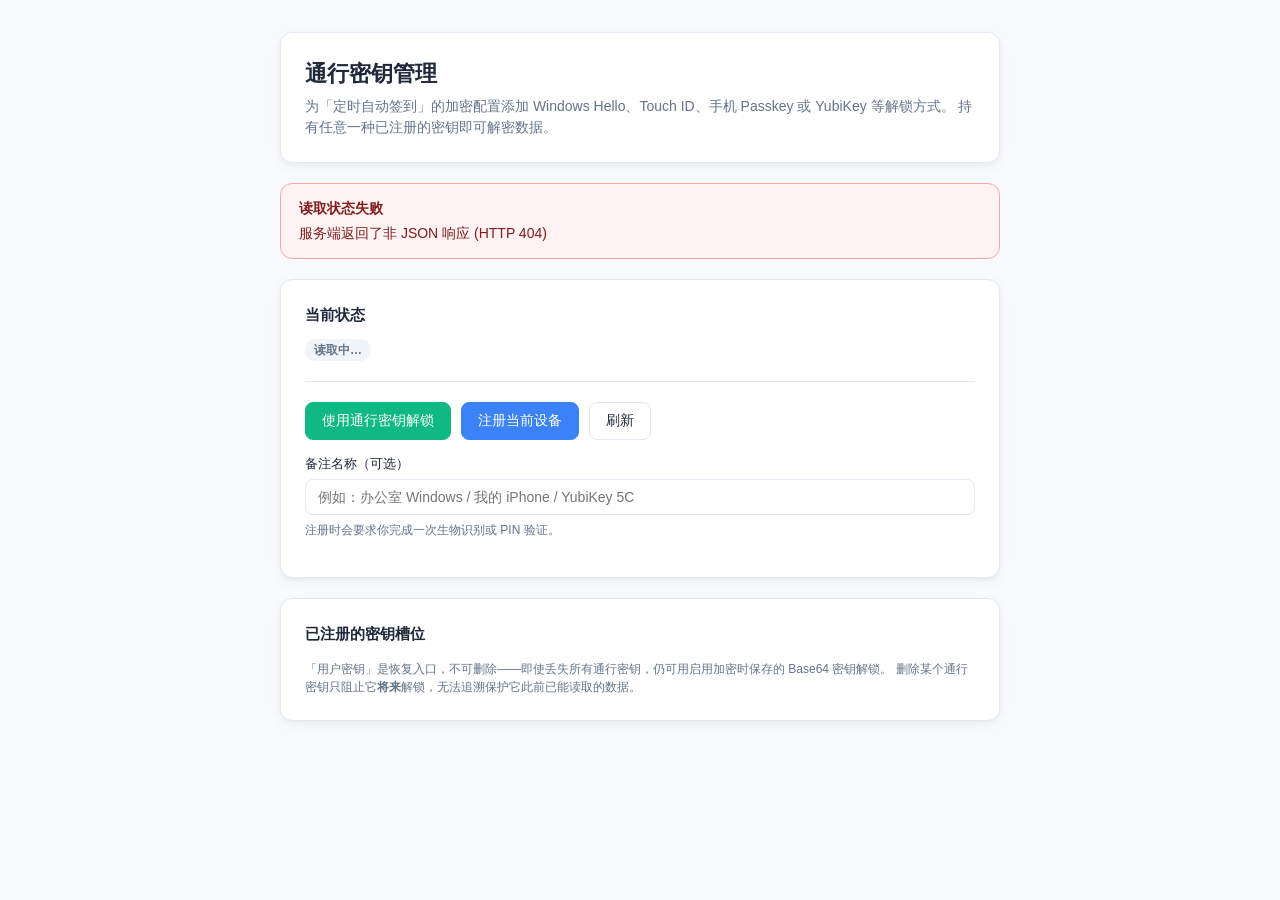
==== webauthn/passkey.html @ 795ca733 "feat: credential list, OAuth login and multi-slot config encryption Rewrite the site configuration m" ====
<!DOCTYPE html>
<html lang="zh-CN">
<head>
  <meta charset="UTF-8" />
  <meta name="viewport" content="width=device-width, initial-scale=1.0" />
  <title>通行密钥管理 · 定时签到</title>
  <style>
    :root {
      --primary: #3b82f6; --primary-hover: #2563eb;
      --success: #10b981; --success-hover: #059669;
      --danger: #ef4444; --warning: #f59e0b;
      --bg: #f8fafc; --card-bg: #ffffff;
      --text: #1e293b; --text-muted: #64748b; --border: #e2e8f0;
      --radius: 12px;
      --shadow: 0 4px 16px -2px rgba(0,0,0,.06), 0 2px 6px -1px rgba(0,0,0,.04);
    }
    * { box-sizing: border-box; font-family: -apple-system, BlinkMacSystemFont, "Segoe UI", Roboto, "Helvetica Neue", Arial, sans-serif, "PingFang SC", "Microsoft YaHei"; }
    body { margin: 0; background: var(--bg); color: var(--text); line-height: 1.5; }
    .container { max-width: 760px; margin: 32px auto; padding: 0 20px; }
    .card { background: var(--card-bg); border: 1px solid var(--border); border-radius: var(--radius); box-shadow: var(--shadow); padding: 24px; margin-bottom: 20px; }
    h1 { font-size: 22px; margin: 0 0 6px; }
    h2 { font-size: 15px; margin: 0 0 12px; color: var(--text); }
    .subtitle { color: var(--text-muted); font-size: 14px; margin: 0; }
    .btn { display: inline-flex; align-items: center; justify-content: center; gap: 6px; padding: 9px 16px; font-size: 14px; font-weight: 500; border: 1px solid var(--border); border-radius: 8px; background: #fff; color: var(--text); cursor: pointer; transition: all .15s ease; }
    .btn:hover:not(:disabled) { background: #f1f5f9; }
    .btn:disabled { opacity: .5; cursor: not-allowed; }
    .btn-primary { background: var(--primary); border-color: var(--primary); color: #fff; }
    .btn-primary:hover:not(:disabled) { background: var(--primary-hover); border-color: var(--primary-hover); }
    .btn-success { background: var(--success); border-color: var(--success); color: #fff; }
    .btn-success:hover:not(:disabled) { background: var(--success-hover); border-color: var(--success-hover); }
    .btn-sm { padding: 5px 10px; font-size: 13px; }
    .btn-danger-plain { color: var(--danger); border-color: #fecaca; background: #fff; }
    .btn-danger-plain:hover:not(:disabled) { background: #fef2f2; }
    .row { display: flex; gap: 10px; flex-wrap: wrap; align-items: center; }
    .banner { border-radius: var(--radius); padding: 14px 18px; margin-bottom: 20px; font-size: 14px; display: none; }
    .banner-warn { background: #fffbeb; border: 1px solid #fcd34d; color: #78350f; }
    .banner-error { background: #fef2f2; border: 1px solid #fca5a5; color: #7f1d1d; }
    .banner-ok { background: #ecfdf5; border: 1px solid #6ee7b7; color: #065f46; }
    .banner strong { display: block; margin-bottom: 4px; }
    .badge { display: inline-block; padding: 2px 9px; border-radius: 10px; font-size: 12px; font-weight: 600; }
    .badge-success { background: #d1fae5; color: #065f46; }
    .badge-warning { background: #fef3c7; color: #92400e; }
    .badge-info { background: #dbeafe; color: #1e40af; }
    .badge-muted { background: #f1f5f9; color: var(--text-muted); }
    .slot { border: 1px solid var(--border); border-radius: 10px; padding: 14px; margin-bottom: 10px; display: flex; justify-content: space-between; gap: 12px; align-items: flex-start; }
    .slot-main { min-width: 0; }
    .slot-title { font-weight: 600; font-size: 14px; display: flex; align-items: center; gap: 8px; flex-wrap: wrap; }
    .slot-meta { font-size: 12px; color: var(--text-muted); margin-top: 5px; word-break: break-all; }
    .empty { color: var(--text-muted); font-size: 14px; text-align: center; padding: 20px 0; }
    .field { margin-bottom: 14px; }
    label { display: block; font-size: 13px; font-weight: 500; margin-bottom: 6px; }
    input[type=text] { width: 100%; padding: 9px 12px; border: 1px solid var(--border); border-radius: 8px; font-size: 14px; }
    input[type=text]:focus { outline: none; border-color: var(--primary); box-shadow: 0 0 0 3px rgba(59,130,246,.12); }
    .hint { font-size: 12px; color: var(--text-muted); margin-top: 6px; }
    .toast-wrap { position: fixed; top: 16px; right: 16px; display: flex; flex-direction: column; gap: 8px; z-index: 99; }
    .toast { padding: 11px 16px; border-radius: 8px; font-size: 14px; color: #fff; box-shadow: var(--shadow); max-width: 380px; cursor: pointer; }
    .toast-success { background: var(--success); }
    .toast-error { background: var(--danger); }
    .toast-warning { background: var(--warning); }
    code { background: #f1f5f9; padding: 1px 5px; border-radius: 4px; font-size: 12px; }
    .divider { border-top: 1px solid var(--border); margin: 20px 0 0; padding-top: 20px; }
    .spinner { width: 14px; height: 14px; border: 2px solid rgba(255,255,255,.4); border-top-color: #fff; border-radius: 50%; animation: spin .8s linear infinite; }
    @keyframes spin { to { transform: rotate(360deg); } }
  </style>
</head>
<body>
  <div class="toast-wrap" id="toasts"></div>

  <div class="container">
    <div class="card">
      <h1>通行密钥管理</h1>
      <p class="subtitle">
        为「定时自动签到」的加密配置添加 Windows Hello、Touch ID、手机 Passkey 或 YubiKey 等解锁方式。
        持有任意一种已注册的密钥即可解密数据。
      </p>
    </div>

    <div class="banner banner-error" id="env-banner"></div>
    <div class="banner banner-warn" id="state-banner"></div>
    <div class="banner banner-ok" id="ok-banner"></div>

    <div class="card">
      <h2>当前状态</h2>
      <div class="row" id="status-row">
        <span class="badge badge-muted">读取中…</span>
      </div>
      <div class="hint" id="rp-hint"></div>

      <div class="divider">
        <div class="row">
          <button class="btn btn-success" id="btn-unlock" onclick="unlockWithPasskey()">使用通行密钥解锁</button>
          <button class="btn btn-primary" id="btn-register" onclick="registerPasskey()">注册当前设备</button>
          <button class="btn" onclick="refresh()">刷新</button>
        </div>
        <div class="field" style="margin-top: 14px;">
          <label for="label-input">备注名称（可选）</label>
          <input type="text" id="label-input" placeholder="例如：办公室 Windows / 我的 iPhone / YubiKey 5C" />
          <div class="hint">注册时会要求你完成一次生物识别或 PIN 验证。</div>
        </div>
      </div>
    </div>

    <div class="card">
      <h2>已注册的密钥槽位</h2>
      <div id="slots"></div>
      <div class="hint" style="margin-top: 14px;">
        「用户密钥」是恢复入口，不可删除——即使丢失所有通行密钥，仍可用启用加密时保存的 Base64 密钥解锁。
        删除某个通行密钥只阻止它<strong>将来</strong>解锁，无法追溯保护它此前已能读取的数据。
      </div>
    </div>
  </div>

  <script>
    // The plugin API lives under the AstrBot dashboard origin. This page is
    // served from that same origin (unlike the sandboxed dashboard iframe),
    // which is exactly why WebAuthn can run here at all.
    const PLUGIN = 'astrbot_plugin_scheduled_check_in';
    const API_BASE = `/api/v1/plugins/extensions/${PLUGIN}`;

    let state = { slots: [], rp_id: '', vault: {} };
    let busy = false;

    // ---------- helpers ----------
    function toast(message, type = 'success', ms = 4000) {
      const el = document.createElement('div');
      el.className = `toast toast-${type}`;
      el.textContent = String(message || '');
      el.onclick = () => el.remove();
      document.getElementById('toasts').appendChild(el);
      setTimeout(() => el.remove(), ms);
    }

    function banner(id, html) {
      const el = document.getElementById(id);
      if (!el) return;
      if (html) {
        el.innerHTML = html;
        el.style.display = 'block';
      } else {
        el.style.display = 'none';
      }
    }

    async function api(path, body) {
      const options = {
        method: body === undefined ? 'GET' : 'POST',
        credentials: 'same-origin',
        headers: { 'Content-Type': 'application/json' }
      };
      if (body !== undefined) options.body = JSON.stringify(body);
      const res = await fetch(`${API_BASE}${path}`, options);
      let data = null;
      try {
        data = await res.json();
      } catch (e) {
        throw new Error(`服务端返回了非 JSON 响应 (HTTP ${res.status})`);
      }
      if (res.status === 401 || res.status === 403) {
        throw new Error('未登录或会话已过期，请先登录 AstrBot 管理面板后重试');
      }
      if (data && data.status === 'error') {
        throw new Error(data.message || `请求失败 (HTTP ${res.status})`);
      }
      if (!res.ok) {
        throw new Error((data && data.message) || `请求失败 (HTTP ${res.status})`);
      }
      return data;
    }

    // base64 (standard or url-safe) -> Uint8Array
    function b64ToBytes(value) {
      const normalized = String(value || '').replace(/-/g, '+').replace(/_/g, '/');
      const padded = normalized + '='.repeat((4 - (normalized.length % 4)) % 4);
      const binary = atob(padded);
      const bytes = new Uint8Array(binary.length);
      for (let i = 0; i < binary.length; i += 1) bytes[i] = binary.charCodeAt(i);
      return bytes;
    }

    function bytesToB64(buffer) {
      const bytes = new Uint8Array(buffer);
      let binary = '';
      for (let i = 0; i < bytes.length; i += 1) binary += String.fromCharCode(bytes[i]);
      return btoa(binary);
    }

    function bytesToB64Url(buffer) {
      return bytesToB64(buffer).replace(/\+/g, '-').replace(/\//g, '_').replace(/=+$/, '');
    }

    function setBusy(value, activeButtonId) {
      busy = value;
      ['btn-unlock', 'btn-register'].forEach(id => {
        const button = document.getElementById(id);
        if (button) button.disabled = value;
      });
      const active = activeButtonId && document.getElementById(activeButtonId);
      if (active) {
        if (value) {
          active.dataset.label = active.textContent;
          active.replaceChildren(Object.assign(document.createElement('span'), { className: 'spinner' }));
        } else if (active.dataset.label) {
          active.textContent = active.dataset.label;
        }
      }
    }

    // ---------- capability detection ----------
    function checkEnvironment() {
      if (!window.isSecureContext) {
        banner('env-banner',
          '<strong>当前地址不是安全上下文，无法使用通行密钥</strong>' +
          'WebAuthn 仅在 HTTPS 或 <code>http://localhost</code> 下可用。' +
          '请改用 <code>localhost</code> 访问，或为面板配置 HTTPS。' +
          '纯 HTTP 的局域网 IP（如 <code>192.168.x.x</code>）既不是安全上下文，' +
          'IP 也不能作为 WebAuthn 的 RP ID。');
        return false;
      }
      if (!window.PublicKeyCredential || !navigator.credentials) {
        banner('env-banner',
          '<strong>当前浏览器不支持 WebAuthn</strong>请更换为较新版本的 Chrome、Edge 或 Safari。');
        return false;
      }
      banner('env-banner', '');
      return true;
    }

    // ---------- rendering ----------
    const TYPE_LABELS = { user_key: '用户密钥', webauthn_prf: '通行密钥' };

    function renderStatus() {
      const vault = state.vault || {};
      const row = document.getElementById('status-row');
      const parts = [];
      if (!vault.enabled) {
        parts.push('<span class="badge badge-muted">未启用加密</span>');
      } else if (vault.locked) {
        parts.push('<span class="badge badge-warning">已加密 · 锁定</span>');
      } else {
        parts.push('<span class="badge badge-success">已加密 · 已解锁</span>');
      }
      parts.push(`<span class="badge badge-info">${state.slots.length} 个槽位</span>`);
      row.innerHTML = parts.join(' ');

      document.getElementById('rp-hint').innerHTML =
        `当前域名（RP ID）：<code>${state.rp_id || '未知'}</code>。` +
        '通行密钥与域名绑定，换用其他地址访问时需要为该地址单独注册。';

      const matching = (state.slots || []).filter(
        slot => slot.type === 'webauthn_prf' && slot.rp_id.toLowerCase() === (state.rp_id || '').toLowerCase()
      );
      document.getElementById('btn-unlock').disabled = !vault.locked || matching.length === 0;
      document.getElementById('btn-register').disabled = !vault.enabled || vault.locked !== false;

      if (!vault.enabled) {
        banner('state-banner',
          '<strong>尚未启用配置加密</strong>请先在插件管理面板的「全局设置 → 配置加密」中启用，再回到本页注册通行密钥。');
      } else if (vault.locked) {
        banner('state-banner',
          matching.length
            ? '<strong>配置已锁定</strong>点击「使用通行密钥解锁」，或回到管理面板输入 Base64 密钥。'
            : '<strong>配置已锁定，且当前地址没有可用的通行密钥</strong>' +
              '请回到管理面板用 Base64 密钥解锁，解锁后即可在本页为当前地址注册通行密钥。');
      } else {
        banner('state-banner', '');
      }
    }

    function renderSlots() {
      const host = document.getElementById('slots');
      host.replaceChildren();
      if (!state.slots.length) {
        host.innerHTML = '<div class="empty">暂无槽位。启用配置加密后会自动创建「用户密钥」槽位。</div>';
        return;
      }
      state.slots.forEach(slot => {
        const wrap = document.createElement('div');
        wrap.className = 'slot';

        const main = document.createElement('div');
        main.className = 'slot-main';
        const title = document.createElement('div');
        title.className = 'slot-title';
        const badge = slot.type === 'user_key' ? 'badge-info' : 'badge-success';
        const mismatch = slot.type === 'webauthn_prf'
          && slot.rp_id.toLowerCase() !== (state.rp_id || '').toLowerCase();
        title.innerHTML =
          `<span class="badge ${badge}">${TYPE_LABELS[slot.type] || slot.type}</span>` +
          `<span>${slot.label || '未命名'}</span>` +
          (mismatch ? '<span class="badge badge-warning">其他地址</span>' : '');
        const meta = document.createElement('div');
        meta.className = 'slot-meta';
        const bits = [];
        if (slot.rp_id) bits.push(`域名 ${slot.rp_id}`);
        if (slot.created_at) bits.push(`创建于 ${slot.created_at}`);
        bits.push(slot.last_used_at ? `最近使用 ${slot.last_used_at}` : '尚未使用');
        meta.textContent = bits.join(' · ');
        main.append(title, meta);

        wrap.appendChild(main);
        if (slot.removable) {
          const remove = document.createElement('button');
          remove.className = 'btn btn-sm btn-danger-plain';
          remove.textContent = '删除';
          remove.onclick = () => removeSlot(slot);
          wrap.appendChild(remove);
        } else {
          const tag = document.createElement('span');
          tag.className = 'badge badge-muted';
          tag.textContent = '恢复槽位';
          wrap.appendChild(tag);
        }
        host.appendChild(wrap);
      });
    }

    async function refresh() {
      try {
        const data = await api('/api/vault/slots');
        state = { slots: data.slots || [], rp_id: data.rp_id || '', vault: data.vault || {} };
        renderStatus();
        renderSlots();
      } catch (error) {
        banner('env-banner', `<strong>读取状态失败</strong>${error.message}`);
      }
    }

    // ---------- registration ----------
    async function registerPasskey() {
      if (busy || !checkEnvironment()) return;
      setBusy(true, 'btn-register');
      banner('ok-banner', '');
      try {
        const setup = await api('/api/vault/slots/webauthn/begin-register', {});
        const saltBytes = b64ToBytes(setup.prf_salt);

        const created = await navigator.credentials.create({
          publicKey: {
            rp: { id: setup.rp_id, name: setup.rp_name },
            user: {
              id: b64ToBytes(setup.user_id),
              name: setup.user_name || 'astrbot',
              displayName: 'AstrBot 定时签到'
            },
            challenge: b64ToBytes(setup.challenge),
            pubKeyCredParams: [
              { type: 'public-key', alg: -7 },
              { type: 'public-key', alg: -257 }
            ],
            authenticatorSelection: {
              userVerification: 'required',
              residentKey: 'preferred'
            },
            excludeCredentials: (setup.exclude_credentials || []).map(id => ({
              type: 'public-key',
              id: b64ToBytes(id)
            })),
            timeout: 120000,
            extensions: { prf: {} }
          }
        });
        if (!created) throw new Error('注册被取消');

        const extensions = created.getClientExtensionResults() || {};
        if (extensions.prf && extensions.prf.enabled === false) {
          throw new Error('该认证器不支持 PRF (hmac-secret) 扩展，无法用于派生解密密钥。请换用其他设备或安全密钥。');
        }

        const credentialId = created.id;
        // The PRF output is fetched with a follow-up assertion on purpose:
        // most authenticators report prf.enabled at create() time but do not
        // return results until an actual get() evaluates the salt.
        const prfOutput = await evaluatePrf(setup.rp_id, credentialId, saltBytes);

        const transports = typeof created.response.getTransports === 'function'
          ? created.response.getTransports()
          : [];

        const result = await api('/api/vault/slots/webauthn/finish-register', {
          credential_id: credentialId,
          prf_output: prfOutput,
          prf_salt: setup.prf_salt,
          label: document.getElementById('label-input').value.trim(),
          transports
        });
        document.getElementById('label-input').value = '';
        toast(result.message || '通行密钥已注册', 'success');
        banner('ok-banner', '<strong>注册成功</strong>下次锁定后即可用该设备解锁。');
        await refresh();
      } catch (error) {
        reportCeremonyError(error, '注册');
      } finally {
        setBusy(false, 'btn-register');
      }
    }

    /**
     * Evaluate the PRF for one credential and return the base64 output.
     * A get() call must use evalByCredential — passing `eval` throws.
     */
    async function evaluatePrf(rpId, credentialId, saltBytes) {
      const evalByCredential = {};
      evalByCredential[credentialId] = { first: saltBytes };

      const assertion = await navigator.credentials.get({
        publicKey: {
          rpId,
          challenge: crypto.getRandomValues(new Uint8Array(32)),
          allowCredentials: [{ type: 'public-key', id: b64ToBytes(credentialId) }],
          userVerification: 'required',
          timeout: 120000,
          extensions: { prf: { evalByCredential } }
        }
      });
      if (!assertion) throw new Error('验证被取消');
      const results = (assertion.getClientExtensionResults() || {}).prf;
      if (!results || !results.results || !results.results.first) {
        throw new Error('认证器未返回 PRF 结果，说明它不支持 PRF (hmac-secret) 扩展，无法用于加密解锁。');
      }
      return bytesToB64(results.results.first);
    }

    // ---------- unlocking ----------
    async function unlockWithPasskey() {
      if (busy || !checkEnvironment()) return;
      setBusy(true, 'btn-unlock');
      banner('ok-banner', '');
      try {
        const setup = await api('/api/vault/slots/webauthn/begin-unlock', {});
        const allowed = setup.allow_credentials || [];
        if (!allowed.length) throw new Error('当前地址没有已注册的通行密钥');

        // Offer every credential registered for this host and let the
        // authenticator decide; each carries its own salt.
        const evalByCredential = {};
        allowed.forEach(item => {
          evalByCredential[item.id] = { first: b64ToBytes(item.prf_salt) };
        });

        const assertion = await navigator.credentials.get({
          publicKey: {
            rpId: setup.rp_id,
            challenge: b64ToBytes(setup.challenge),
            allowCredentials: allowed.map(item => ({
              type: 'public-key',
              id: b64ToBytes(item.id),
              transports: Array.isArray(item.transports) && item.transports.length
                ? item.transports
                : undefined
            })),
            userVerification: 'required',
            timeout: 120000,
            extensions: { prf: { evalByCredential } }
          }
        });
        if (!assertion) throw new Error('验证被取消');

        const results = (assertion.getClientExtensionResults() || {}).prf;
        if (!results || !results.results || !results.results.first) {
          throw new Error('认证器未返回 PRF 结果，无法解锁。');
        }

        const result = await api('/api/vault/unlock/webauthn', {
          credential_id: assertion.id,
          prf_output: bytesToB64(results.results.first)
        });
        toast(result.message || '解锁成功', 'success');
        banner('ok-banner', '<strong>已解锁</strong>可以回到插件管理面板继续操作了。');
        await refresh();
      } catch (error) {
        reportCeremonyError(error, '解锁');
      } finally {
        setBusy(false, 'btn-unlock');
      }
    }

    // ---------- removal ----------
    async function removeSlot(slot) {
      const name = slot.label || '该通行密钥';
      if (!window.confirm(`确定要删除「${name}」吗？删除后该设备将无法再解锁配置。`)) return;
      try {
        const result = await api('/api/vault/slots/remove', { slot_id: slot.id });
        toast(result.message || '槽位已删除', 'success');
        await refresh();
      } catch (error) {
        toast(error.message, 'error', 6000);
      }
    }

    /** Turn a WebAuthn DOMException into something actionable. */
    function reportCeremonyError(error, action) {
      const name = error && error.name;
      let message = error && error.message ? error.message : String(error);
      if (name === 'NotAllowedError') {
        message = '操作被取消或已超时（未完成生物识别 / PIN 验证）。';
      } else if (name === 'InvalidStateError') {
        message = '该认证器已经为本站注册过通行密钥了。';
      } else if (name === 'SecurityError') {
        message = `域名与 RP ID 不匹配，无法在当前地址（${state.rp_id || '未知'}）完成${action}。`;
      } else if (name === 'NotSupportedError') {
        message = '当前浏览器或认证器不支持所需的 WebAuthn 参数。';
      }
      toast(`${action}失败：${message}`, 'error', 8000);
    }

    // ---------- init ----------
    checkEnvironment();
    refresh();
  </script>
</body>
</html>
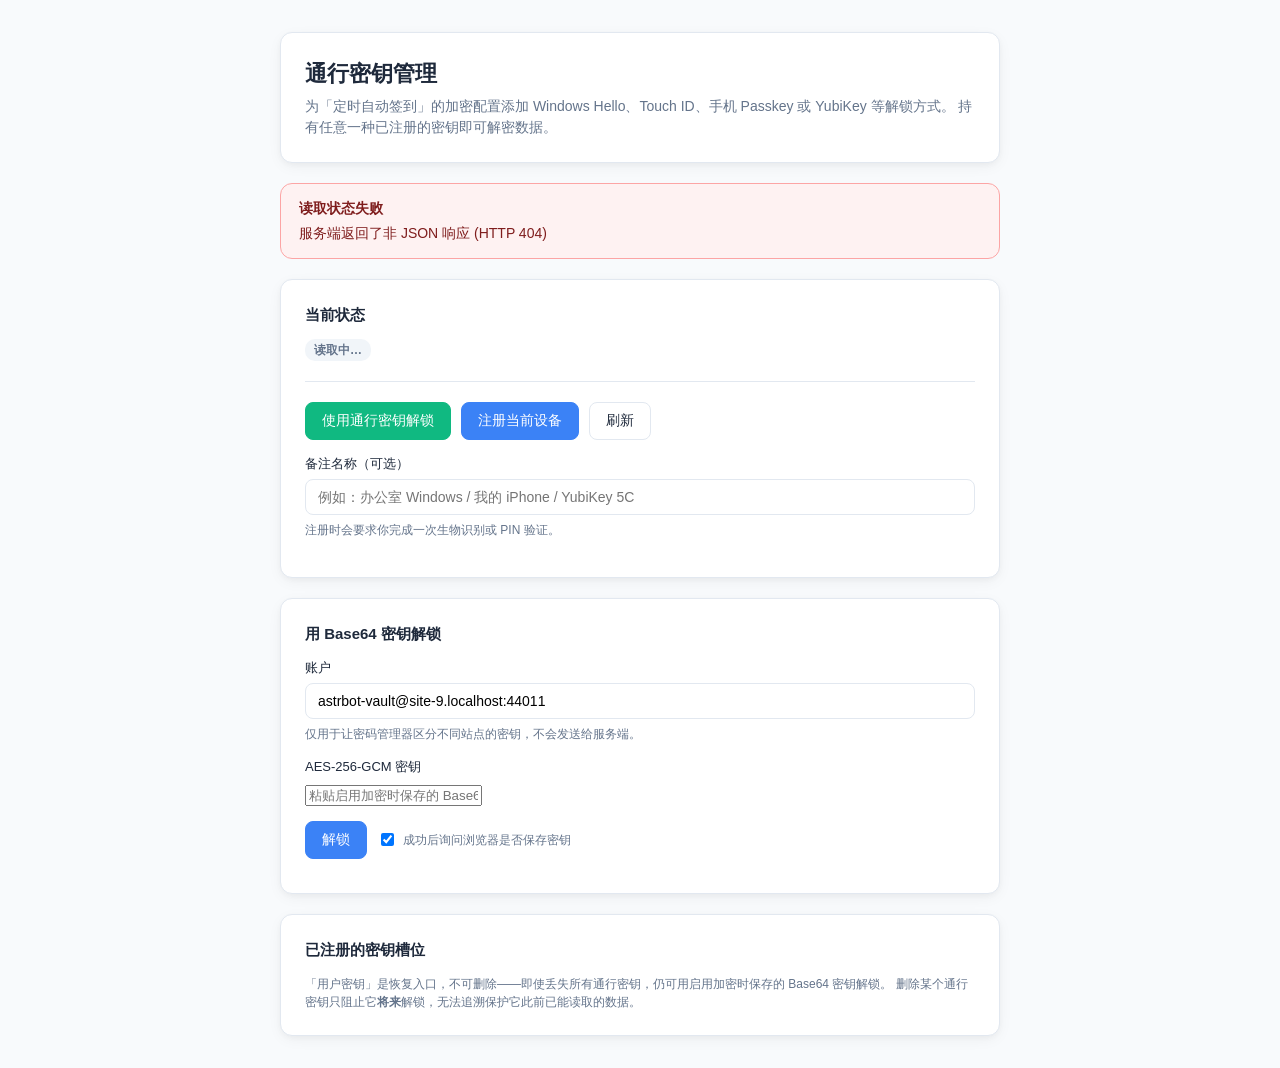
==== commit 2fa919e9: "feat: password-manager-friendly key unlock on the standalone page Add a standard login form to the p" ====
--- a/webauthn/passkey.html
+++ b/webauthn/passkey.html
@@ -101,6 +101,37 @@
     </div>
 
     <div class="card">
+      <h2>用 Base64 密钥解锁</h2>
+      <!-- A real form on a top-level, same-origin page: this is what lets the
+           browser's password manager autofill and offer to save the key. The
+           dashboard iframe cannot do this — credential storage requires a
+           document same-origin with all its ancestors, and that iframe is
+           sandboxed into an opaque origin. -->
+      <form id="unlock-form" method="post" action="#" autocomplete="on">
+        <div class="field">
+          <label for="unlock-account">账户</label>
+          <input type="text" id="unlock-account" name="username"
+                 autocomplete="username" readonly />
+          <div class="hint">仅用于让密码管理器区分不同站点的密钥，不会发送给服务端。</div>
+        </div>
+        <div class="field">
+          <label for="unlock-key">AES-256-GCM 密钥</label>
+          <input type="password" id="unlock-key" name="password"
+                 autocomplete="current-password"
+                 placeholder="粘贴启用加密时保存的 Base64 密钥" />
+        </div>
+        <div class="row">
+          <button class="btn btn-primary" type="submit" id="btn-unlock-key">解锁</button>
+          <label class="hint" style="display: flex; align-items: center; gap: 6px;">
+            <input type="checkbox" id="unlock-remember" checked />
+            成功后询问浏览器是否保存密钥
+          </label>
+        </div>
+      </form>
+      <div class="hint" id="unlock-key-hint" style="margin-top: 10px;"></div>
+    </div>
+
+    <div class="card">
       <h2>已注册的密钥槽位</h2>
       <div id="slots"></div>
       <div class="hint" style="margin-top: 14px;">
@@ -251,6 +282,9 @@
       );
       document.getElementById('btn-unlock').disabled = !vault.locked || matching.length === 0;
       document.getElementById('btn-register').disabled = !vault.enabled || vault.locked !== false;
+      // The key form is only meaningful while locked, but stays enabled so a
+      // password manager can still autofill it before the state loads.
+      document.getElementById('btn-unlock-key').disabled = !vault.locked;
 
       if (!vault.enabled) {
         banner('state-banner',
@@ -503,7 +537,73 @@
       toast(`${action}失败：${message}`, 'error', 8000);
     }
 
+    // ---------- unlock with the base64 key ----------
+    /**
+     * Ask the browser to remember the key.
+     *
+     * Chromium exposes PasswordCredential, so store() raises the save prompt
+     * directly. Firefox and Safari have no such API and rely on form-submit
+     * heuristics instead, which a fetch-based submit does not trigger — there
+     * the manager may still autofill but will not offer to save. Reported
+     * honestly in the hint rather than silently doing nothing.
+     */
+    async function rememberKey(account, key) {
+      if (typeof window.PasswordCredential !== 'function'
+          || typeof navigator.credentials?.store !== 'function') {
+        return '浏览器未提供凭据存储接口，请手动保存到密码管理器';
+      }
+      try {
+        await navigator.credentials.store(
+          new PasswordCredential({ id: account, password: key, name: account })
+        );
+        return '已请求浏览器保存密钥';
+      } catch (error) {
+        return `浏览器拒绝保存：${error.name}`;
+      }
+    }
+
+    async function submitKeyUnlock(event) {
+      if (event) event.preventDefault();
+      const keyInput = document.getElementById('unlock-key');
+      const accountInput = document.getElementById('unlock-account');
+      const hint = document.getElementById('unlock-key-hint');
+      const key = (keyInput.value || '').trim();
+      if (!key) {
+        hint.className = 'hint';
+        hint.textContent = '请先粘贴密钥';
+        return;
+      }
+
+      const button = document.getElementById('btn-unlock-key');
+      button.disabled = true;
+      try {
+        const result = await api('/api/vault/unlock', { key });
+        toast(result.message || '解锁成功', 'success');
+        banner('ok-banner', '<strong>已解锁</strong>可以回到插件管理面板继续操作了。');
+
+        let note = '解锁成功。';
+        if (document.getElementById('unlock-remember').checked) {
+          note += ' ' + await rememberKey(accountInput.value || 'astrbot-vault', key);
+        }
+        hint.className = 'hint';
+        hint.textContent = note;
+        keyInput.value = '';
+        // refresh() -> renderStatus() owns the button state from here, so it
+        // stays disabled now that the vault is unlocked.
+        await refresh();
+      } catch (error) {
+        hint.className = 'hint';
+        hint.textContent = `解锁失败：${error.message}`;
+        toast(`解锁失败：${error.message}`, 'error', 6000);
+        button.disabled = false;
+      }
+    }
+
     // ---------- init ----------
+    // Key the saved credential to this host, so a manager can hold one key per
+    // deployment rather than overwriting a single shared entry.
+    document.getElementById('unlock-account').value = `astrbot-vault@${window.location.host}`;
+    document.getElementById('unlock-form').addEventListener('submit', submitKeyUnlock);
     checkEnvironment();
     refresh();
   </script>
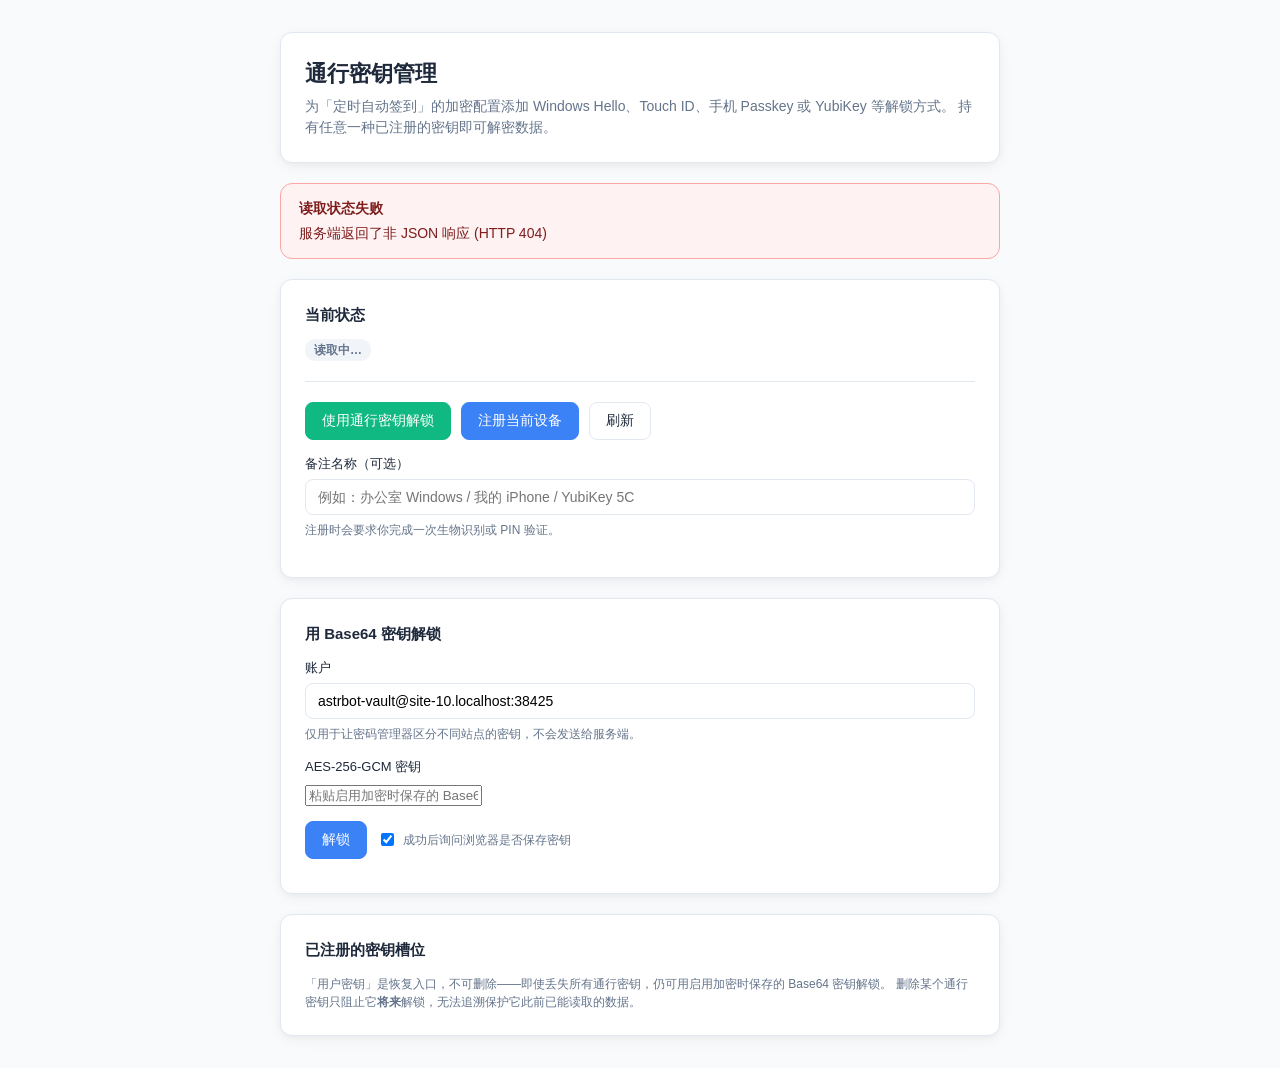
==== commit 93e5881e: "fix: derive the WebAuthn RP ID from the page, not the Host header Behind a reverse proxy the plugin'" ====
--- a/webauthn/passkey.html
+++ b/webauthn/passkey.html
@@ -149,6 +149,9 @@
     const API_BASE = `/api/v1/plugins/extensions/${PLUGIN}`;
 
     let state = { slots: [], rp_id: '', vault: {} };
+    // The RP ID must match the page's own host. A reverse proxy makes the
+    // server's Host header the upstream one, so never trust it for this.
+    const RP_ID = window.location.hostname;
     let busy = false;
 
     // ---------- helpers ----------
@@ -274,11 +277,18 @@
       row.innerHTML = parts.join(' ');
 
       document.getElementById('rp-hint').innerHTML =
-        `当前域名（RP ID）：<code>${state.rp_id || '未知'}</code>。` +
-        '通行密钥与域名绑定，换用其他地址访问时需要为该地址单独注册。';
+        `当前域名（RP ID）：<code>${RP_ID}</code>。` +
+        '通行密钥与域名绑定，换用其他地址访问时需要为该地址单独注册。' +
+        // A mismatch means the reverse proxy is not forwarding the original
+        // host. Harmless here because the page's own value is used, but worth
+        // surfacing since it affects anything else that trusts the header.
+        (state.rp_id && state.rp_id.toLowerCase() !== RP_ID.toLowerCase()
+          ? `<br>服务端从请求头推断的域名是 <code>${state.rp_id}</code>，与本页不一致；`
+            + '已按本页域名注册。如需一致，请让反向代理转发 <code>X-Forwarded-Host</code>。'
+          : '');
 
       const matching = (state.slots || []).filter(
-        slot => slot.type === 'webauthn_prf' && slot.rp_id.toLowerCase() === (state.rp_id || '').toLowerCase()
+        slot => slot.type === 'webauthn_prf' && slot.rp_id.toLowerCase() === RP_ID.toLowerCase()
       );
       document.getElementById('btn-unlock').disabled = !vault.locked || matching.length === 0;
       document.getElementById('btn-register').disabled = !vault.enabled || vault.locked !== false;
@@ -317,7 +327,7 @@
         title.className = 'slot-title';
         const badge = slot.type === 'user_key' ? 'badge-info' : 'badge-success';
         const mismatch = slot.type === 'webauthn_prf'
-          && slot.rp_id.toLowerCase() !== (state.rp_id || '').toLowerCase();
+          && slot.rp_id.toLowerCase() !== RP_ID.toLowerCase();
         title.innerHTML =
           `<span class="badge ${badge}">${TYPE_LABELS[slot.type] || slot.type}</span>` +
           `<span>${slot.label || '未命名'}</span>` +
@@ -350,7 +360,7 @@
 
     async function refresh() {
       try {
-        const data = await api('/api/vault/slots');
+        const data = await api(`/api/vault/slots?rp_id=${encodeURIComponent(RP_ID)}`);
         state = { slots: data.slots || [], rp_id: data.rp_id || '', vault: data.vault || {} };
         renderStatus();
         renderSlots();
@@ -365,12 +375,12 @@
       setBusy(true, 'btn-register');
       banner('ok-banner', '');
       try {
-        const setup = await api('/api/vault/slots/webauthn/begin-register', {});
+        const setup = await api('/api/vault/slots/webauthn/begin-register', { rp_id: RP_ID });
         const saltBytes = b64ToBytes(setup.prf_salt);
 
         const created = await navigator.credentials.create({
           publicKey: {
-            rp: { id: setup.rp_id, name: setup.rp_name },
+            rp: { id: RP_ID, name: setup.rp_name },
             user: {
               id: b64ToBytes(setup.user_id),
               name: setup.user_name || 'astrbot',
@@ -404,7 +414,7 @@
         // The PRF output is fetched with a follow-up assertion on purpose:
         // most authenticators report prf.enabled at create() time but do not
         // return results until an actual get() evaluates the salt.
-        const prfOutput = await evaluatePrf(setup.rp_id, credentialId, saltBytes);
+        const prfOutput = await evaluatePrf(RP_ID, credentialId, saltBytes);
 
         const transports = typeof created.response.getTransports === 'function'
           ? created.response.getTransports()
@@ -415,6 +425,7 @@
           prf_output: prfOutput,
           prf_salt: setup.prf_salt,
           label: document.getElementById('label-input').value.trim(),
+          rp_id: RP_ID,
           transports
         });
         document.getElementById('label-input').value = '';
@@ -460,7 +471,7 @@
       setBusy(true, 'btn-unlock');
       banner('ok-banner', '');
       try {
-        const setup = await api('/api/vault/slots/webauthn/begin-unlock', {});
+        const setup = await api('/api/vault/slots/webauthn/begin-unlock', { rp_id: RP_ID });
         const allowed = setup.allow_credentials || [];
         if (!allowed.length) throw new Error('当前地址没有已注册的通行密钥');
 
@@ -473,7 +484,7 @@
 
         const assertion = await navigator.credentials.get({
           publicKey: {
-            rpId: setup.rp_id,
+            rpId: RP_ID,
             challenge: b64ToBytes(setup.challenge),
             allowCredentials: allowed.map(item => ({
               type: 'public-key',
@@ -530,7 +541,7 @@
       } else if (name === 'InvalidStateError') {
         message = '该认证器已经为本站注册过通行密钥了。';
       } else if (name === 'SecurityError') {
-        message = `域名与 RP ID 不匹配，无法在当前地址（${state.rp_id || '未知'}）完成${action}。`;
+        message = `域名与 RP ID 不匹配，无法在当前地址（${RP_ID}）完成${action}。`;
       } else if (name === 'NotSupportedError') {
         message = '当前浏览器或认证器不支持所需的 WebAuthn 参数。';
       }
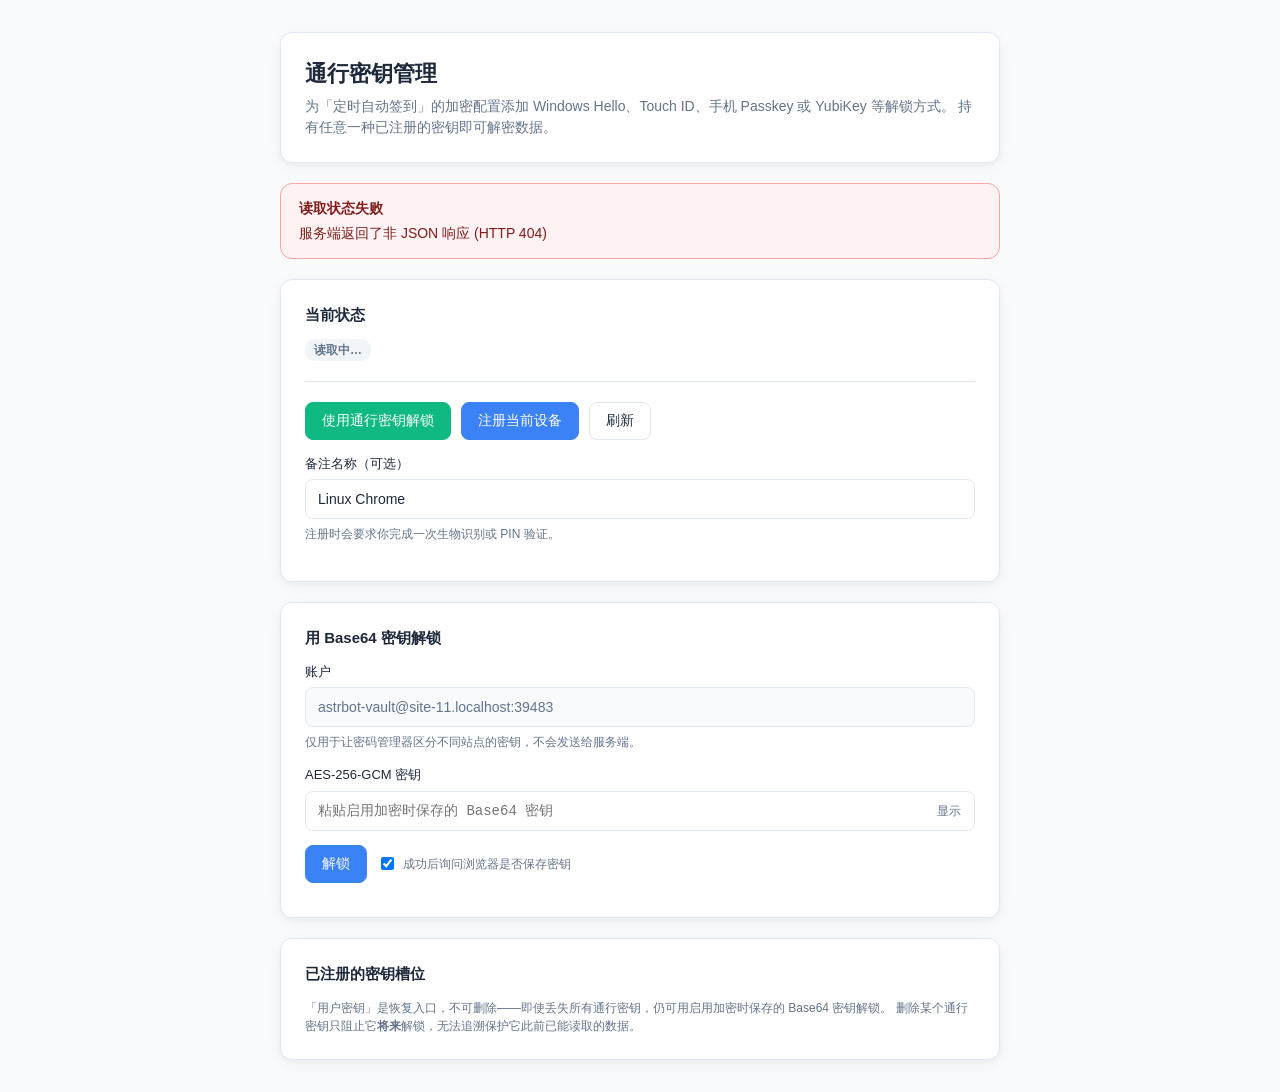
==== commit bd3d40f5: "fix: style the key field, default the names, add a manual state refresh - Style input[type=password]" ====
--- a/webauthn/passkey.html
+++ b/webauthn/passkey.html
@@ -49,8 +49,17 @@
     .empty { color: var(--text-muted); font-size: 14px; text-align: center; padding: 20px 0; }
     .field { margin-bottom: 14px; }
     label { display: block; font-size: 13px; font-weight: 500; margin-bottom: 6px; }
-    input[type=text] { width: 100%; padding: 9px 12px; border: 1px solid var(--border); border-radius: 8px; font-size: 14px; }
-    input[type=text]:focus { outline: none; border-color: var(--primary); box-shadow: 0 0 0 3px rgba(59,130,246,.12); }
+    input[type=text], input[type=password] { width: 100%; padding: 9px 12px; border: 1px solid var(--border); border-radius: 8px; font-size: 14px; line-height: 20px; background: #fff; color: var(--text); }
+    input[type=text]:focus, input[type=password]:focus { outline: none; border-color: var(--primary); box-shadow: 0 0 0 3px rgba(59,130,246,.12); }
+    input[readonly] { background: #f8fafc; color: var(--text-muted); }
+    /* The key is one long base64 line, so keep it monospaced and give room for
+       the reveal button. */
+    .key-input-row { position: relative; display: flex; }
+    /* flex: 1 is required — as a flex item the input will not grow, and
+       width: 100% resolves against its content size, leaving it tiny. */
+    .key-input-row input { flex: 1; min-width: 0; font-family: ui-monospace, SFMono-Regular, Menlo, Consolas, monospace; padding-right: 64px; }
+    .key-reveal { position: absolute; right: 6px; top: 50%; transform: translateY(-50%); border: none; background: none; color: var(--text-muted); font-size: 12px; cursor: pointer; padding: 4px 8px; border-radius: 6px; }
+    .key-reveal:hover { background: #f1f5f9; color: var(--text); }
     .hint { font-size: 12px; color: var(--text-muted); margin-top: 6px; }
     .toast-wrap { position: fixed; top: 16px; right: 16px; display: flex; flex-direction: column; gap: 8px; z-index: 99; }
     .toast { padding: 11px 16px; border-radius: 8px; font-size: 14px; color: #fff; box-shadow: var(--shadow); max-width: 380px; cursor: pointer; }
@@ -116,9 +125,12 @@
         </div>
         <div class="field">
           <label for="unlock-key">AES-256-GCM 密钥</label>
-          <input type="password" id="unlock-key" name="password"
-                 autocomplete="current-password"
-                 placeholder="粘贴启用加密时保存的 Base64 密钥" />
+          <div class="key-input-row">
+            <input type="password" id="unlock-key" name="password"
+                   autocomplete="current-password"
+                   placeholder="粘贴启用加密时保存的 Base64 密钥" />
+            <button type="button" class="key-reveal" id="key-reveal">显示</button>
+          </div>
         </div>
         <div class="row">
           <button class="btn btn-primary" type="submit" id="btn-unlock-key">解锁</button>
@@ -155,6 +167,28 @@
     let busy = false;
 
     // ---------- helpers ----------
+    // ---------- helpers ----------
+    /**
+     * Guess a device name from the user agent, used to pre-fill the label.
+     * Only a hint — the user can edit or clear it.
+     */
+    function guessDeviceName() {
+      const ua = navigator.userAgent;
+      const platform = /Windows/i.test(ua) ? 'Windows'
+        : /iPhone|iPad/i.test(ua) ? 'iPhone/iPad'
+        : /Android/i.test(ua) ? 'Android'
+        : /Mac OS X/i.test(ua) ? 'Mac'
+        : /Linux/i.test(ua) ? 'Linux'
+        : '';
+      const browser = /Edg\//i.test(ua) ? 'Edge'
+        : /OPR\//i.test(ua) ? 'Opera'
+        : /Firefox\//i.test(ua) ? 'Firefox'
+        : /Chrome\//i.test(ua) ? 'Chrome'
+        : /Safari\//i.test(ua) ? 'Safari'
+        : '';
+      return [platform, browser].filter(Boolean).join(' ') || '我的设备';
+    }
+
     function toast(message, type = 'success', ms = 4000) {
       const el = document.createElement('div');
       el.className = `toast toast-${type}`;
@@ -428,7 +462,9 @@
           rp_id: RP_ID,
           transports
         });
-        document.getElementById('label-input').value = '';
+        // Restore the suggested name rather than emptying the field, so a
+        // second device can be registered without retyping one.
+        document.getElementById('label-input').value = guessDeviceName();
         toast(result.message || '通行密钥已注册', 'success');
         banner('ok-banner', '<strong>注册成功</strong>下次锁定后即可用该设备解锁。');
         await refresh();
@@ -615,6 +651,19 @@
     // deployment rather than overwriting a single shared entry.
     document.getElementById('unlock-account').value = `astrbot-vault@${window.location.host}`;
     document.getElementById('unlock-form').addEventListener('submit', submitKeyUnlock);
+
+    const keyReveal = document.getElementById('key-reveal');
+    keyReveal.addEventListener('click', () => {
+      const input = document.getElementById('unlock-key');
+      const hidden = input.type === 'password';
+      input.type = hidden ? 'text' : 'password';
+      keyReveal.textContent = hidden ? '隐藏' : '显示';
+      input.focus();
+    });
+
+    // Pre-fill a guessed device name so the field is never empty on registration.
+    // The user can edit or clear it; an empty label is accepted.
+    document.getElementById('label-input').value = guessDeviceName();
     checkEnvironment();
     refresh();
   </script>
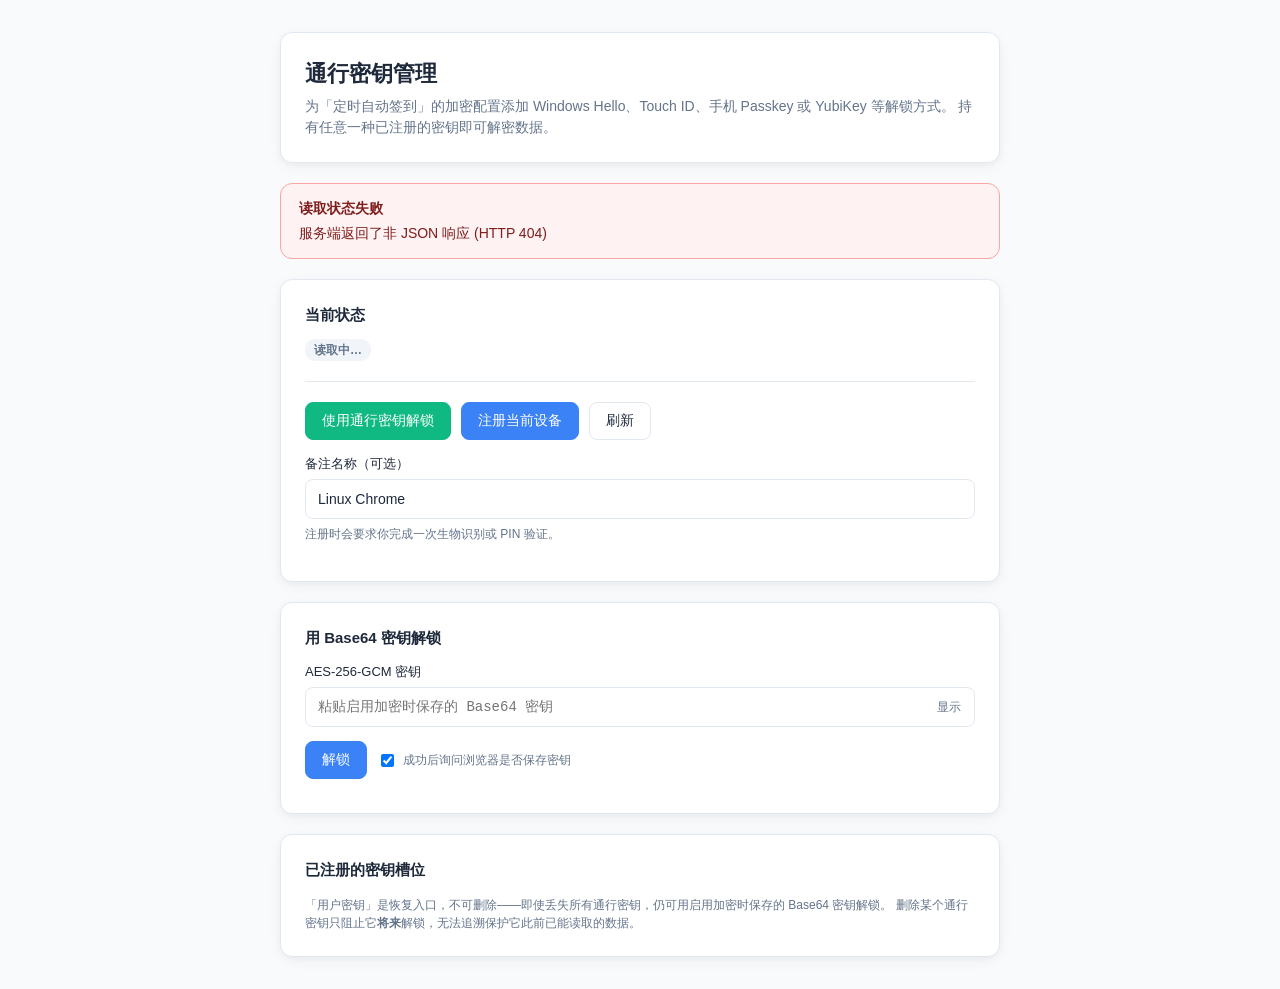
==== commit a92fee3f: "fix: drop the redundant account field from the unlock form A password manager already scopes its ent" ====
--- a/webauthn/passkey.html
+++ b/webauthn/passkey.html
@@ -118,12 +118,6 @@
            sandboxed into an opaque origin. -->
       <form id="unlock-form" method="post" action="#" autocomplete="on">
         <div class="field">
-          <label for="unlock-account">账户</label>
-          <input type="text" id="unlock-account" name="username"
-                 autocomplete="username" readonly />
-          <div class="hint">仅用于让密码管理器区分不同站点的密钥，不会发送给服务端。</div>
-        </div>
-        <div class="field">
           <label for="unlock-key">AES-256-GCM 密钥</label>
           <div class="key-input-row">
             <input type="password" id="unlock-key" name="password"
@@ -585,6 +579,11 @@
     }
 
     // ---------- unlock with the base64 key ----------
+    // PasswordCredential requires a non-empty id, so the manager entry gets a
+    // fixed label. No username field is shown: managers already scope entries
+    // by origin, and browsers handle password-only forms.
+    const VAULT_CREDENTIAL_ID = 'astrbot-vault';
+
     /**
      * Ask the browser to remember the key.
      *
@@ -594,14 +593,18 @@
      * the manager may still autofill but will not offer to save. Reported
      * honestly in the hint rather than silently doing nothing.
      */
-    async function rememberKey(account, key) {
+    async function rememberKey(key) {
       if (typeof window.PasswordCredential !== 'function'
           || typeof navigator.credentials?.store !== 'function') {
         return '浏览器未提供凭据存储接口，请手动保存到密码管理器';
       }
       try {
         await navigator.credentials.store(
-          new PasswordCredential({ id: account, password: key, name: account })
+          new PasswordCredential({
+            id: VAULT_CREDENTIAL_ID,
+            password: key,
+            name: VAULT_CREDENTIAL_ID
+          })
         );
         return '已请求浏览器保存密钥';
       } catch (error) {
@@ -612,7 +615,6 @@
     async function submitKeyUnlock(event) {
       if (event) event.preventDefault();
       const keyInput = document.getElementById('unlock-key');
-      const accountInput = document.getElementById('unlock-account');
       const hint = document.getElementById('unlock-key-hint');
       const key = (keyInput.value || '').trim();
       if (!key) {
@@ -630,7 +632,7 @@
 
         let note = '解锁成功。';
         if (document.getElementById('unlock-remember').checked) {
-          note += ' ' + await rememberKey(accountInput.value || 'astrbot-vault', key);
+          note += ' ' + await rememberKey(key);
         }
         hint.className = 'hint';
         hint.textContent = note;
@@ -649,7 +651,6 @@
     // ---------- init ----------
     // Key the saved credential to this host, so a manager can hold one key per
     // deployment rather than overwriting a single shared entry.
-    document.getElementById('unlock-account').value = `astrbot-vault@${window.location.host}`;
     document.getElementById('unlock-form').addEventListener('submit', submitKeyUnlock);
 
     const keyReveal = document.getElementById('key-reveal');
